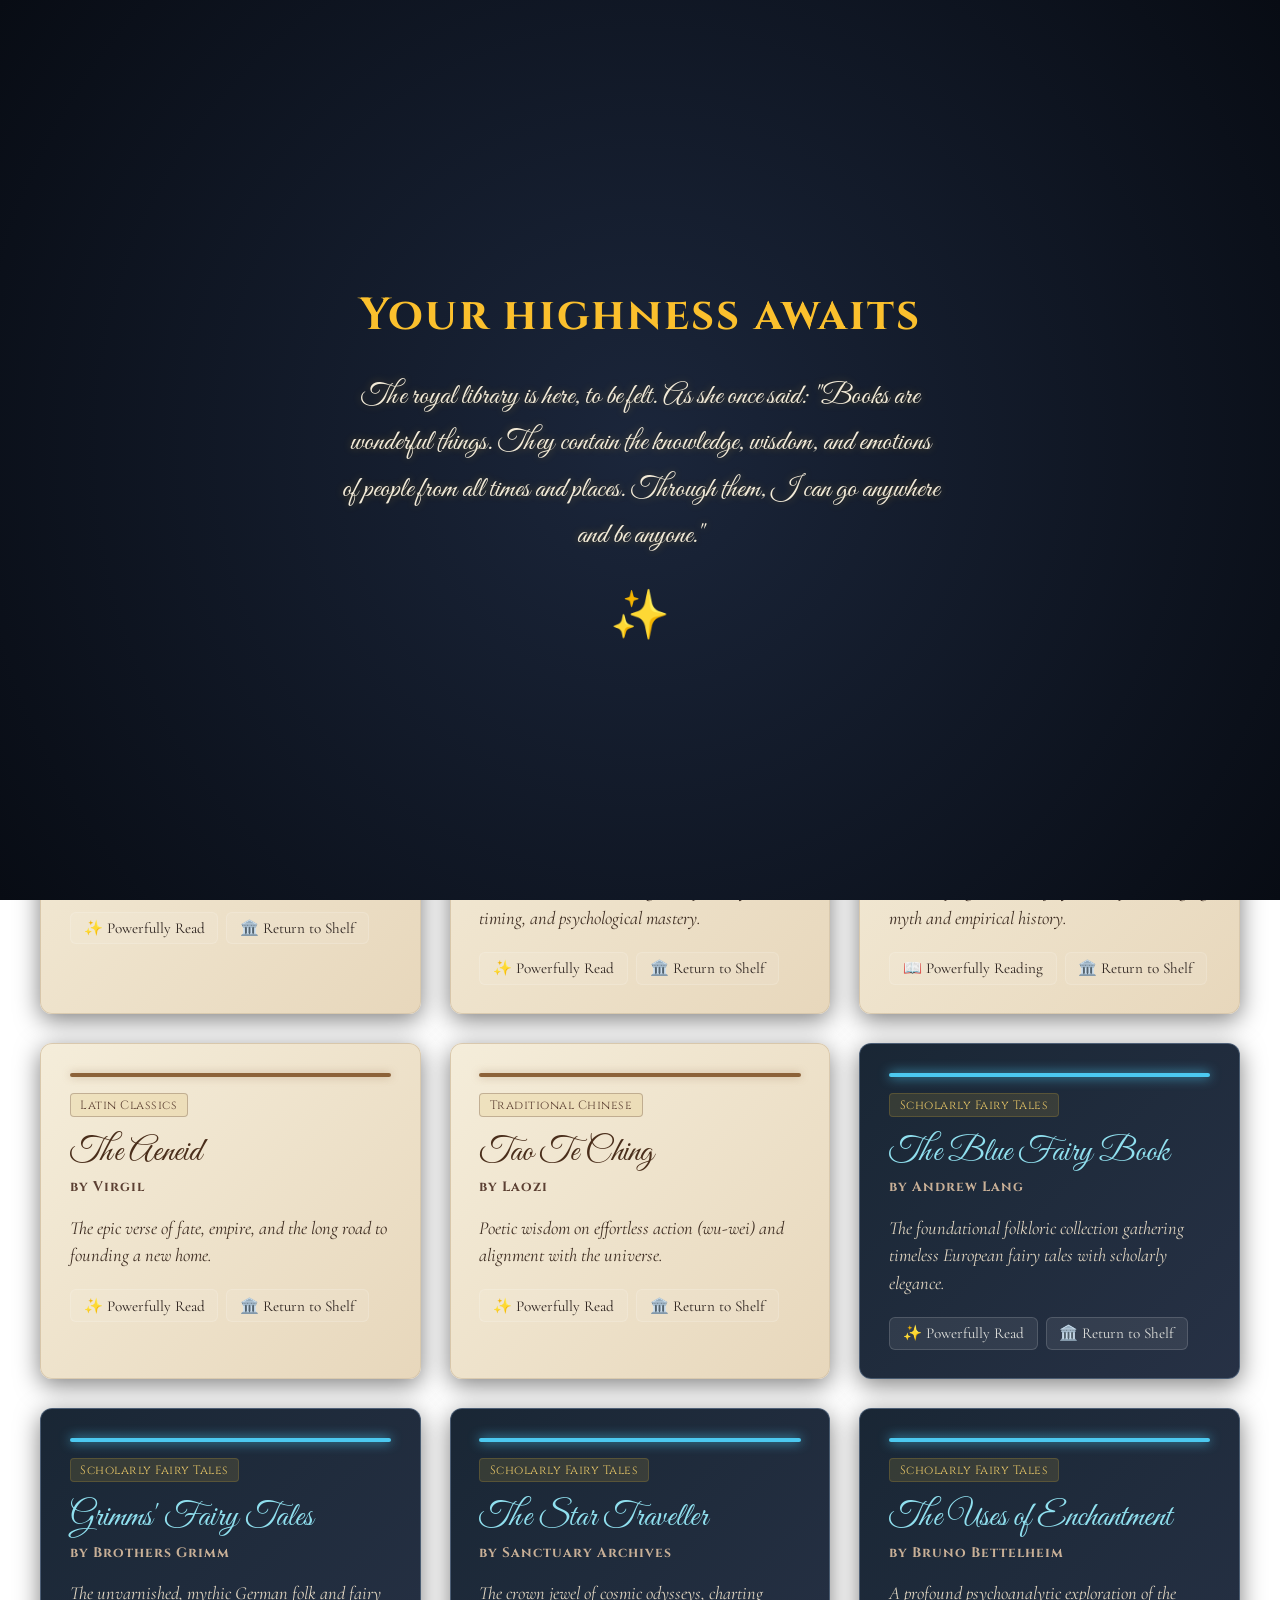
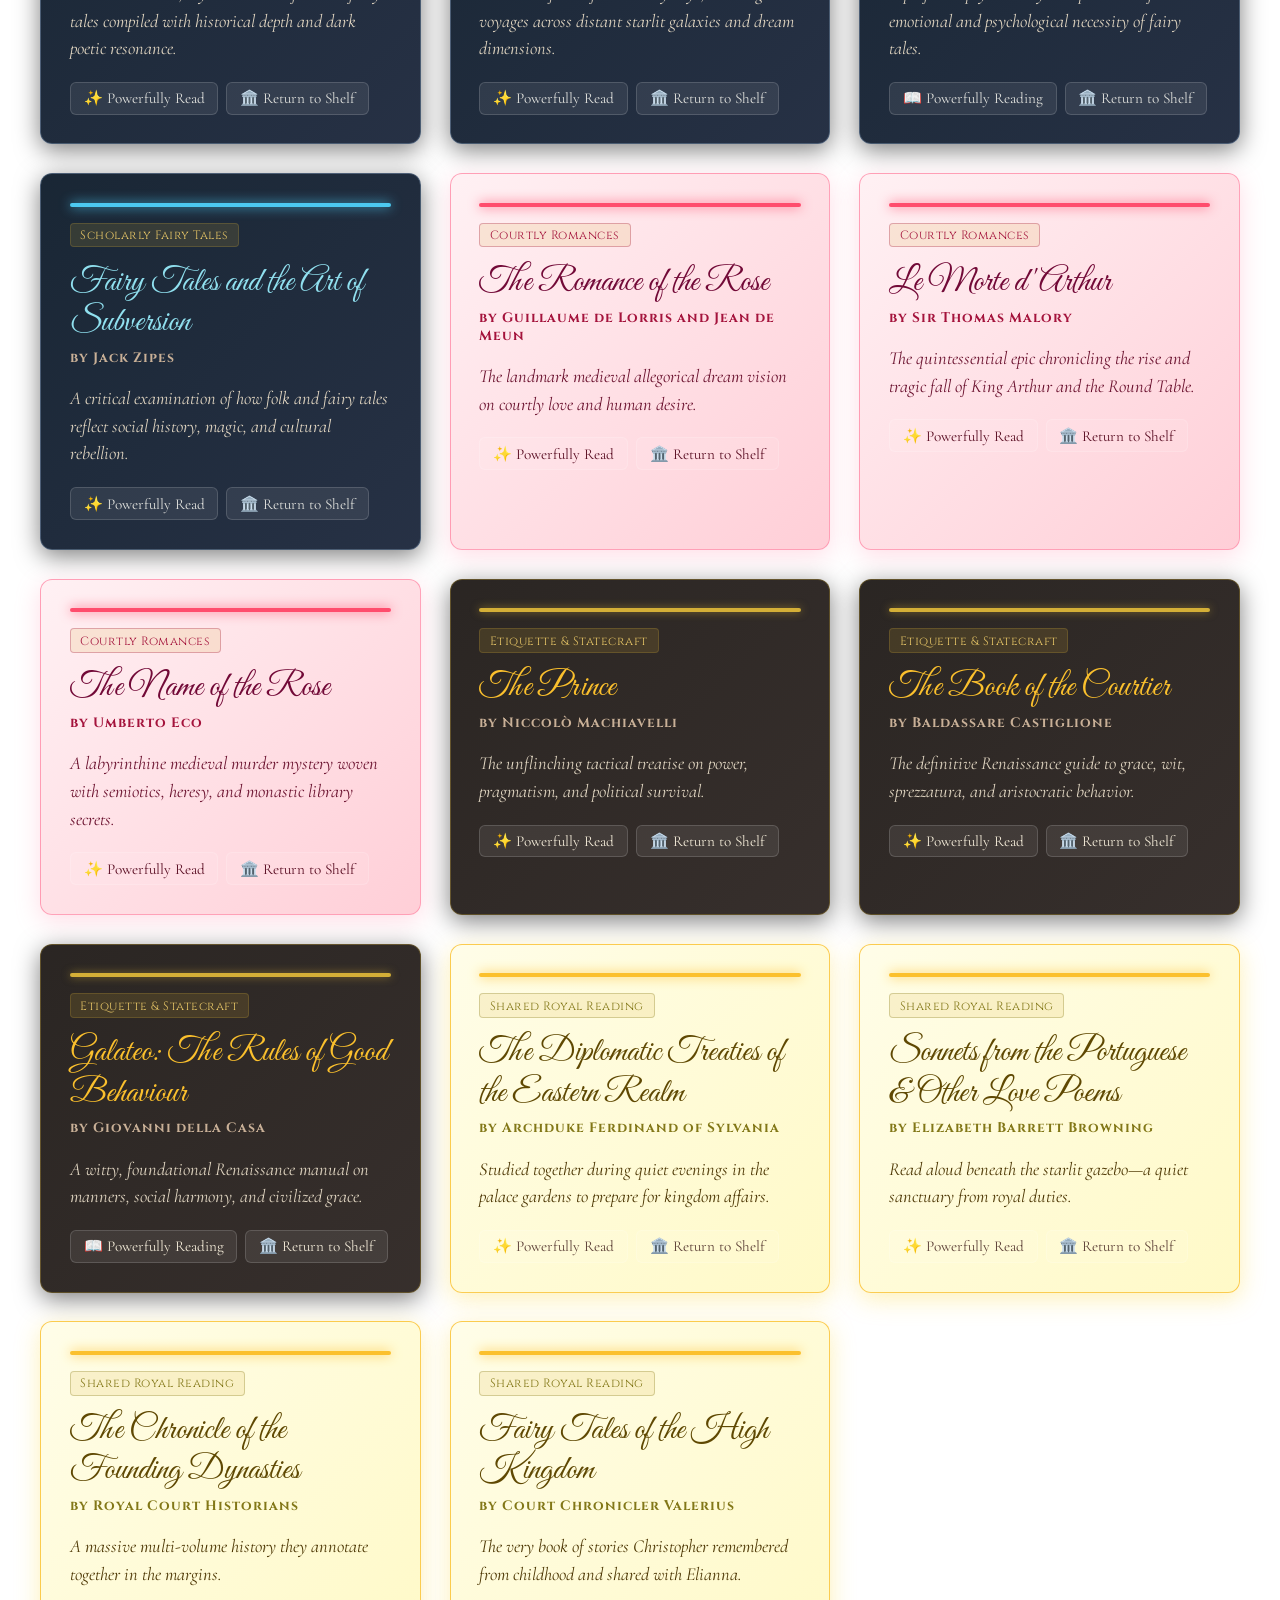
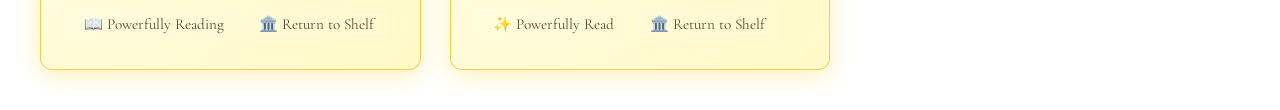
==== index.html @ 601837b0 "Deploy clean index.html and .nojekyll to main" ====
<!DOCTYPE html>
<html lang="en">
<head>
    <meta charset="UTF-8">
    <meta name="viewport" content="width=device-width, initial-scale=1.0">
    <title>The Royal Library - Bibliophile Princess Royal Library</title>
    <link rel="stylesheet" href="royalstyle.css">
</head>
<body>

    <!-- 🚪 The secret passage to the royal library -->
    <div id="threshold-portal" class="threshold-portal">
        <div class="portal-content">
            <h1 class="portal-title">Your highness awaits</h1>
            <p class="portal-subtitle">The royal library is here, to be felt. As she once said: "Books are wonderful things. They contain the knowledge, wisdom, and emotions of people from all times and places. Through them, I can go anywhere and be anyone."</p>
            <div class="portal-sigil">✨</div>
        </div>
    </div>

    <!-- 🏛️ Main Entrance to the Royal Library -->
    <header class="royal-header">
        <div class="header-inner">
            <span class="royal-badge">v11-bibliophile-princess-royal</span>
            <h1>THE ROYAL LIBRARY/h1>
            <p class="royal-tagline">To Elianna, there's nothing more serious than books. She won't allow anyone to disrespect and damage books. In her eyes, someone who burns books can no longer be called human.</p>
            
            <!-- 🖋️ Scribe & Export Action Buttons -->
            <div class="header-actions" style="margin-top: 1.5rem; display: flex; justify-content: center; gap: 1rem; flex-wrap: wrap;">
                <button id="open-scribe-btn" class="scribe-trigger-btn">✨ Inscribe a New Volume</button>
                <button id="export-library-btn" class="scribe-trigger-btn export-btn">📜 Export Archives</button>
            </div>
        </div>
    </header>

    <!-- 📜 Add Volume Modal / Form Overlay -->
    <div id="scribe-modal" class="scribe-modal-overlay" style="display: none;">
        <div class="scribe-modal-content">
            <h2 class="scribe-modal-title">Inscribe to the Archives</h2>
            <form id="add-volume-form">
                <div class="form-group">
                    <label for="book-title">Volume Title</label>
                    <input type="text" id="book-title" required placeholder="e.g., The Secret History of Sylvania">
                </div>
                <div class="form-group">
                    <label for="book-author">Author / Scribe</label>
                    <input type="text" id="book-author" required placeholder="e.g., Court Chronicler">
                </div>
                <div class="form-group">
                    <label for="book-shelf">Royal Wing / Shelf</label>
                    <select id="book-shelf" required>
                        <option value="Ancient Classics">Ancient Classics</option>
                        <option value="Latin Classics">Latin Classics</option>
                        <option value="Ancient Greek">Ancient Greek</option>
                        <option value="Traditional Chinese">Traditional Chinese</option>
                        <option value="Scholarly Fairy Tales">Scholarly Fairy Tales</option>
                        <option value="Courtly Romances">Courtly Romances</option>
                        <option value="Etiquette & Statecraft">Etiquette & Statecraft</option>
                        <option value="Shared Royal Reading">Shared Royal Reading with Prince Christopher</option>
                    </select>
                </div>
                <div class="form-group">
                    <label for="book-status">Reading State</label>
                    <select id="book-status" required>
                        <option value="powerfully-read">✨ Powerfully Read</option>
                        <option value="powerfully-reading">📖 Powerfully Reading</option>
                    </select>
                </div>
                <div class="form-group">
                    <label for="book-notes">Manuscript Notes</label>
                    <textarea id="book-notes" rows="3" placeholder="Write personal marginalia or impressions..."></textarea>
                </div>
                <div class="scribe-modal-actions">
                    <button type="submit" class="submit-scribe-btn">Seal in Archives</button>
                    <button type="button" id="close-scribe-btn" class="cancel-scribe-btn">Return</button>
                </div>
            </form>
        </div>
    </div>

    <main class="royal-main">
        <!-- Dynamic Book Grid Populated by royalibrary.js -->
        <div id="library" class="book-grid"></div>
    </main>

    <!-- Core Script -->
    <script src="royalibrary.js"></script>
</body>
</html>
---- royalstyle.css ----
/* =================================================================
   THE ROYAL LIBRARY - THE ROYAL WING OF STYLING: QUILL & MANUSCRIPT
   ================================================================= */

@import url('https://fonts.googleapis.com/css2?family=Great+Vibes&family=Cormorant+Garamond:ital,wght@0,400;0,600;1,400&family=Cinzel:wght@500;700&display=swap');

html, body {
    margin: 0;
    padding: 0;
    width: 100%;
    min-height: 100vh;
}

body {
    /* 👑⚔️ The Bloody Prince (Gold/Yellow Hair & Deep Blue Eyes) holding his Princess (Soft Pink Gown) */
    background: linear-gradient(
        180deg, 
        #0a1628 0%,    /* Prince Christopher's piercing blue eyes (deep royal sapphire) */
        #15243e 20%,   /* The royal uniform blending into the night */
        #e2b538 42%,   /* His radiant golden hair shining through the embrace */
        #fce8b2 48%,   /* The bright golden crown-light glinting */
        #ffb3c6 58%,   /* Elianna's iconic soft pink gown wrapping the center */
        #e07a93 75%,   /* The deep, warm rose of her dress against him */
        #131018 100%   /* The quiet, protective shadows of the library floor */
    );
    background-attachment: fixed;
    background-size: cover;
    color: #f3ebd8;
    font-family: 'Cormorant Garamond', 'Georgia', serif;
}

/* Threshold Portal Curtain */
.threshold-portal {
    position: fixed;
    top: 0;
    left: 0;
    width: 100vw;
    height: 100vh;
    background: radial-gradient(circle at center, #1b263b 0%, #080c14 100%);
    display: flex;
    justify-content: center;
    align-items: center;
    z-index: 9999;
    cursor: pointer;
    transition: opacity 0.8s ease, visibility 0.8s ease;
}

.threshold-portal.shattered {
    opacity: 0;
    visibility: hidden;
    pointer-events: none;
}

.portal-content {
    text-align: center;
    padding: 2rem;
    max-width: 600px;
}

.portal-title {
    font-family: 'Cinzel', serif;
    font-size: 2.8rem;
    color: #fbc02d;
    margin-bottom: 1rem;
    letter-spacing: 2px;
}

.portal-subtitle {
    font-family: 'Great Vibes', cursive;
    font-size: 1.8rem;
    line-height: 1.6;
    color: #f3ebd8;
    text-shadow: 0 0 8px rgba(251, 192, 45, 0.3);
}

.portal-sigil {
    font-size: 3rem;
    margin-top: 1.5rem;
}

/* Royal Header */
.royal-header {
    text-align: center;
    padding: 3.5rem 1rem 1.5rem;
    background: linear-gradient(180deg, rgba(27, 38, 59, 0.6) 0%, rgba(13, 18, 31, 0.2) 100%);
    border-bottom: 1px solid rgba(212, 175, 55, 0.2);
    box-shadow: 0 10px 30px rgba(0, 0, 0, 0.5);
}

.royal-badge {
    background: #d4af37;
    color: #07090f;
    padding: 0.2rem 0.8rem;
    border-radius: 12px;
    font-size: 0.85rem;
    font-weight: bold;
    font-family: 'Cinzel', serif;
    letter-spacing: 1px;
    box-shadow: 0 0 10px rgba(212, 175, 55, 0.4);
}

.royal-header h1 {
    font-family: 'Cinzel', serif;
    font-size: 2.5rem;
    letter-spacing: 1px;
    margin: 1rem 0 0.5rem;
    color: #fbc02d;
    text-shadow: 0 2px 10px rgba(251, 192, 45, 0.3);
}

.royal-tagline {
    font-family: 'Great Vibes', cursive;
    font-size: 1.6rem;
    color: #e6c567;
    margin: 0;
}

/* Grid Layout */
.royal-main {
    max-width: 1200px;
    margin: 2.5rem auto;
    padding: 0 1rem;
}

.book-grid {
    display: grid;
    grid-template-columns: repeat(auto-fill, minmax(280px, 1fr));
    gap: 1.8rem;
}

/* Base Book Card (Foreign Treasure Feel) */
.book-card {
    position: relative;
    border-radius: 12px;
    padding: 1.8rem;
    background: linear-gradient(135deg, rgba(31, 26, 23, 0.95), rgba(44, 36, 33, 0.95));
    color: #f3ebd8;
    border: 1px solid rgba(212, 175, 55, 0.3);
    box-shadow: 0 6px 25px rgba(0, 0, 0, 0.5);
    transition: transform 0.3s ease, box-shadow 0.3s ease;
    overflow: hidden;
}

.book-card:hover {
    transform: translateY(-5px);
    box-shadow: 0 12px 35px rgba(0, 0, 0, 0.7), 0 0 15px rgba(212, 175, 55, 0.2);
}

.book-card .book-spine-accent {
    height: 4px;
    width: 100%;
    margin-bottom: 1rem;
    border-radius: 2px;
    background: #d4af37;
    box-shadow: 0 0 8px rgba(212, 175, 55, 0.6);
}

/* 🖋️ Quill Handwriting Style applied to Book Titles & Notes */
.book-title {
    font-family: 'Great Vibes', cursive;
    font-size: 2.1rem;
    line-height: 1.2;
    margin: 0.4rem 0;
    color: #fbc02d;
    font-weight: normal;
}

.book-author {
    font-family: 'Cinzel', serif;
    font-size: 0.85rem;
    letter-spacing: 1px;
    color: #c9b097;
    margin: 0.4rem 0 1rem 0;
}

.book-notes {
    font-family: 'Cormorant Garamond', serif;
    font-style: italic;
    font-size: 1.15rem;
    line-height: 1.5;
    color: #e0d5c1;
    margin-bottom: 1.2rem;
}

.book-card .book-shelf-tag {
    background: rgba(212, 175, 55, 0.15);
    color: #e6c567;
    padding: 0.2rem 0.6rem;
    border-radius: 4px;
    font-family: 'Cinzel', serif;
    font-size: 0.75rem;
    letter-spacing: 0.5px;
    display: inline-block;
    margin-bottom: 0.5rem;
    border: 1px solid rgba(212, 175, 55, 0.2);
}

.book-actions {
    display: flex;
    gap: 0.5rem;
    margin-top: 1rem;
}

.status-btn, .delete-btn {
    background: rgba(255, 255, 255, 0.08);
    border: 1px solid rgba(255, 255, 255, 0.15);
    color: inherit;
    padding: 0.4rem 0.8rem;
    border-radius: 6px;
    cursor: pointer;
    font-family: 'Cormorant Garamond', serif;
    font-size: 0.95rem;
    transition: all 0.2s ease;
}

.status-btn:hover, .delete-btn:hover {
    background: rgba(212, 175, 55, 0.2);
    border-color: rgba(212, 175, 55, 0.4);
}

/* =================================================================
   WING THEME COLOR ACCENTS (Matched via data-shelf)
   ================================================================= */

/* 1. ✨ Special Galaxy Blue (Scholarly Fairy Tales / Star Traveller) */
.book-card[data-shelf="Scholarly Fairy Tales"] {
    background: linear-gradient(135deg, rgba(13, 27, 42, 0.95), rgba(27, 38, 59, 0.95));
    border-color: rgba(119, 141, 169, 0.5);
    color: #e0e1dd;
}
.book-card[data-shelf="Scholarly Fairy Tales"] .book-spine-accent {
    background: #4cc9f0;
    box-shadow: 0 0 12px #4cc9f0;
}
.book-card[data-shelf="Scholarly Fairy Tales"] .book-title {
    color: #90e0ef;
}

/* 2. 📜 Papyrus & Ancient Scroll (Ancient, Latin, Greek, Chinese Classics) */
.book-card[data-shelf="Ancient Classics"],
.book-card[data-shelf="Latin Classics"],
.book-card[data-shelf="Ancient Greek"],
.book-card[data-shelf="Traditional Chinese"] {
    background: linear-gradient(135deg, rgba(244, 236, 216, 0.95), rgba(230, 213, 184, 0.95));
    color: #2c221e;
    border-color: rgba(212, 194, 165, 0.8);
}
.book-card[data-shelf="Ancient Classics"] .book-spine-accent,
.book-card[data-shelf="Latin Classics"] .book-spine-accent,
.book-card[data-shelf="Ancient Greek"] .book-spine-accent,
.book-card[data-shelf="Traditional Chinese"] .book-spine-accent {
    background: #8c6239;
    box-shadow: 0 0 8px rgba(140, 98, 57, 0.4);
}
.book-card[data-shelf="Ancient Classics"] .book-title,
.book-card[data-shelf="Latin Classics"] .book-title,
.book-card[data-shelf="Ancient Greek"] .book-title,
.book-card[data-shelf="Traditional Chinese"] .book-title {
    color: #4a2e1b;
}
.book-card[data-shelf="Ancient Classics"] .book-author,
.book-card[data-shelf="Latin Classics"] .book-author,
.book-card[data-shelf="Ancient Greek"] .book-author,
.book-card[data-shelf="Traditional Chinese"] .book-author,
.book-card[data-shelf="Ancient Classics"] .book-shelf-tag,
.book-card[data-shelf="Latin Classics"] .book-shelf-tag,
.book-card[data-shelf="Ancient Greek"] .book-shelf-tag,
.book-card[data-shelf="Traditional Chinese"] .book-shelf-tag {
    color: #5c4033;
    border-color: rgba(92, 64, 51, 0.3);
}
.book-card[data-shelf="Ancient Classics"] .book-notes,
.book-card[data-shelf="Latin Classics"] .book-notes,
.book-card[data-shelf="Ancient Greek"] .book-notes,
.book-card[data-shelf="Traditional Chinese"] .book-notes {
    color: #3d2c21;
}

/* 3. 🌸 Soft Glow Enchanting Pink (Courtly Romances) */
.book-card[data-shelf="Courtly Romances"] {
    background: linear-gradient(135deg, rgba(255, 240, 243, 0.95), rgba(255, 204, 213, 0.95));
    color: #590d22;
    border-color: rgba(255, 143, 171, 0.8);
    box-shadow: 0 6px 25px rgba(255, 143, 171, 0.3);
}
.book-card[data-shelf="Courtly Romances"] .book-spine-accent {
    background: #ff4d6d;
    box-shadow: 0 0 12px #ff4d6d;
}
.book-card[data-shelf="Courtly Romances"] .book-title {
    color: #720937;
}
.book-card[data-shelf="Courtly Romances"] .book-author,
.book-card[data-shelf="Courtly Romances"] .book-shelf-tag {
    color: #a4133c;
    border-color: rgba(164, 19, 60, 0.3);
}
.book-card[data-shelf="Courtly Romances"] .book-notes {
    color: #6b122f;
}

/* 4. 👑 Radiant Royal Yellow (Shared Royal Reading with Prince Christopher) */
.book-card[data-shelf="Shared Royal Reading"] {
    background: linear-gradient(135deg, rgba(255, 253, 231, 0.95), rgba(255, 249, 196, 0.95));
    color: #5d4037;
    border-color: rgba(251, 192, 45, 0.8);
    box-shadow: 0 6px 25px rgba(253, 216, 53, 0.35);
}
.book-card[data-shelf="Shared Royal Reading"] .book-spine-accent {
    background: #fbc02d;
    box-shadow: 0 0 12px #fbc02d;
}
.book-card[data-shelf="Shared Royal Reading"] .book-title {
    color: #5f4802;
}
.book-card[data-shelf="Shared Royal Reading"] .book-author,
.book-card[data-shelf="Shared Royal Reading"] .book-shelf-tag {
    color: #827717;
    border-color: rgba(130, 119, 23, 0.3);
}
.book-card[data-shelf="Shared Royal Reading"] .book-notes {
    color: #4e3805;
}
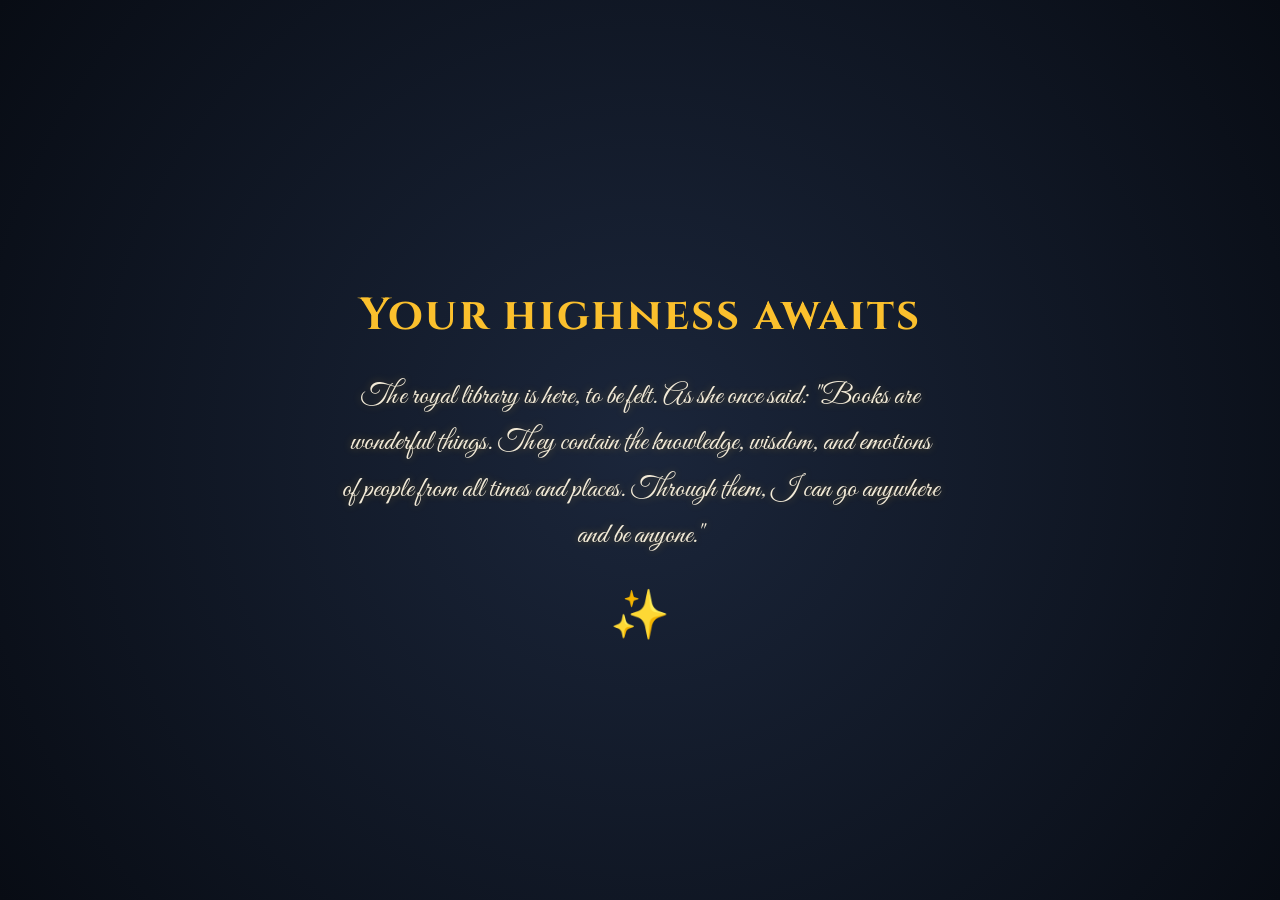
==== commit c34de93a: "Clean up refractor branch index.html and resolve conflicts" ====
--- a/index.html
+++ b/index.html
@@ -4,7 +4,7 @@
     <meta charset="UTF-8">
     <meta name="viewport" content="width=device-width, initial-scale=1.0">
     <title>The Royal Library - Bibliophile Princess Royal Library</title>
-    <link rel="stylesheet" href="royalstyle.css">
+    <link rel="stylesheet" href="style.css">
 </head>
 <body>
 
@@ -21,8 +21,8 @@
     <header class="royal-header">
         <div class="header-inner">
             <span class="royal-badge">v11-bibliophile-princess-royal</span>
-            <h1>THE ROYAL LIBRARY/h1>
-            <p class="royal-tagline">To Elianna, there's nothing more serious than books. She won't allow anyone to disrespect and damage books. In her eyes, someone who burns books can no longer be called human.</p>
+            <h1>The  ROYAL LIBRARY</h1>
+            <p class="royal-tagline">Reading makes me feel like I'm escaping to a world of endless possibilities.".</p>
             
             <!-- 🖋️ Scribe & Export Action Buttons -->
             <div class="header-actions" style="margin-top: 1.5rem; display: flex; justify-content: center; gap: 1rem; flex-wrap: wrap;">
@@ -78,11 +78,11 @@
     </div>
 
     <main class="royal-main">
-        <!-- Dynamic Book Grid Populated by royalibrary.js -->
+        <!-- Dynamic Book Grid Populated by refractor.js -->
         <div id="library" class="book-grid"></div>
     </main>
 
     <!-- Core Script -->
-    <script src="royalibrary.js"></script>
+    <script src="refractor.js"></script>
 </body>
 </html>
--- a/style.css
+++ b/style.css
@@ -0,0 +1,323 @@
+/* =================================================================
+   THE ROYAL LIBRARY - THE ROYAL WING OF STYLING: QUILL & MANUSCRIPT
+   ================================================================= */
+
+@import url('https://fonts.googleapis.com/css2?family=Great+Vibes&family=Cormorant+Garamond:ital,wght@0,400;0,600;1,400&family=Cinzel:wght@500;700&display=swap');
+
+html, body {
+    margin: 0;
+    padding: 0;
+    width: 100%;
+    min-height: 100vh;
+}
+
+body {
+    /* 👑⚔️ The Bloody Prince (Gold/Yellow Hair & Deep Blue Eyes) holding his Princess (Soft Pink Gown) */
+    background: linear-gradient(
+        180deg, 
+        #0a1628 0%,    /* Prince Christopher's piercing blue eyes (deep royal sapphire) */
+        #15243e 20%,   /* The royal uniform blending into the night */
+        #e2b538 42%,   /* His radiant golden hair shining through the embrace */
+        #fce8b2 48%,   /* The bright golden crown-light glinting */
+        #ffb3c6 58%,   /* Elianna's iconic soft pink gown wrapping the center */
+        #e07a93 75%,   /* The deep, warm rose of her dress against him */
+        #131018 100%   /* The quiet, protective shadows of the library floor */
+    );
+    background-attachment: fixed;
+    background-size: cover;
+    color: #f3ebd8;
+    font-family: 'Cormorant Garamond', 'Georgia', serif;
+}
+
+/* Threshold Portal Curtain */
+.threshold-portal {
+    position: fixed;
+    top: 0;
+    left: 0;
+    width: 100vw;
+    height: 100vh;
+    background: radial-gradient(circle at center, #1b263b 0%, #080c14 100%);
+    display: flex;
+    justify-content: center;
+    align-items: center;
+    z-index: 9999;
+    cursor: pointer;
+    transition: opacity 0.8s ease, visibility 0.8s ease;
+}
+
+.threshold-portal.shattered {
+    opacity: 0;
+    visibility: hidden;
+    pointer-events: none;
+}
+
+.portal-content {
+    text-align: center;
+    padding: 2rem;
+    max-width: 600px;
+}
+
+.portal-title {
+    font-family: 'Cinzel', serif;
+    font-size: 2.8rem;
+    color: #fbc02d;
+    margin-bottom: 1rem;
+    letter-spacing: 2px;
+}
+
+.portal-subtitle {
+    font-family: 'Great Vibes', cursive;
+    font-size: 1.8rem;
+    line-height: 1.6;
+    color: #f3ebd8;
+    text-shadow: 0 0 8px rgba(251, 192, 45, 0.3);
+}
+
+.portal-sigil {
+    font-size: 3rem;
+    margin-top: 1.5rem;
+}
+
+/* Royal Header */
+.royal-header {
+    text-align: center;
+    padding: 3.5rem 1rem 1.5rem;
+    background: linear-gradient(180deg, rgba(27, 38, 59, 0.6) 0%, rgba(13, 18, 31, 0.2) 100%);
+    border-bottom: 1px solid rgba(212, 175, 55, 0.2);
+    box-shadow: 0 10px 30px rgba(0, 0, 0, 0.5);
+}
+
+.royal-badge {
+    background: #d4af37;
+    color: #07090f;
+    padding: 0.2rem 0.8rem;
+    border-radius: 12px;
+    font-size: 0.85rem;
+    font-weight: bold;
+    font-family: 'Cinzel', serif;
+    letter-spacing: 1px;
+    box-shadow: 0 0 10px rgba(212, 175, 55, 0.4);
+}
+
+.royal-header h1 {
+    font-family: 'Cinzel', serif;
+    font-size: 2.5rem;
+    letter-spacing: 1px;
+    margin: 1rem 0 0.5rem;
+    color: #fbc02d;
+    text-shadow: 0 2px 10px rgba(251, 192, 45, 0.3);
+}
+
+.royal-tagline {
+    font-family: 'Great Vibes', cursive;
+    font-size: 1.6rem;
+    color: #e6c567;
+    margin: 0;
+}
+
+/* Grid Layout */
+.royal-main {
+    max-width: 1200px;
+    margin: 2.5rem auto;
+    padding: 0 1rem;
+}
+
+.book-grid {
+    display: grid;
+    grid-template-columns: repeat(auto-fill, minmax(280px, 1fr));
+    gap: 1.8rem;
+}
+
+/* Base Book Card (Foreign Treasure Feel) */
+.book-card {
+    position: relative;
+    border-radius: 12px;
+    padding: 1.8rem;
+    background: linear-gradient(135deg, rgba(31, 26, 23, 0.95), rgba(44, 36, 33, 0.95));
+    color: #f3ebd8;
+    border: 1px solid rgba(212, 175, 55, 0.3);
+    box-shadow: 0 6px 25px rgba(0, 0, 0, 0.5);
+    transition: transform 0.3s ease, box-shadow 0.3s ease;
+    overflow: hidden;
+}
+
+.book-card:hover {
+    transform: translateY(-5px);
+    box-shadow: 0 12px 35px rgba(0, 0, 0, 0.7), 0 0 15px rgba(212, 175, 55, 0.2);
+}
+
+.book-card .book-spine-accent {
+    height: 4px;
+    width: 100%;
+    margin-bottom: 1rem;
+    border-radius: 2px;
+    background: #d4af37;
+    box-shadow: 0 0 8px rgba(212, 175, 55, 0.6);
+}
+
+/* 🖋️ Quill Handwriting Style applied to Book Titles & Notes */
+.book-title {
+    font-family: 'Great Vibes', cursive;
+    font-size: 2.1rem;
+    line-height: 1.2;
+    margin: 0.4rem 0;
+    color: #fbc02d;
+    font-weight: normal;
+}
+
+.book-author {
+    font-family: 'Cinzel', serif;
+    font-size: 0.85rem;
+    letter-spacing: 1px;
+    color: #c9b097;
+    margin: 0.4rem 0 1rem 0;
+}
+
+.book-notes {
+    font-family: 'Cormorant Garamond', serif;
+    font-style: italic;
+    font-size: 1.15rem;
+    line-height: 1.5;
+    color: #e0d5c1;
+    margin-bottom: 1.2rem;
+}
+
+.book-card .book-shelf-tag {
+    background: rgba(212, 175, 55, 0.15);
+    color: #e6c567;
+    padding: 0.2rem 0.6rem;
+    border-radius: 4px;
+    font-family: 'Cinzel', serif;
+    font-size: 0.75rem;
+    letter-spacing: 0.5px;
+    display: inline-block;
+    margin-bottom: 0.5rem;
+    border: 1px solid rgba(212, 175, 55, 0.2);
+}
+
+.book-actions {
+    display: flex;
+    gap: 0.5rem;
+    margin-top: 1rem;
+}
+
+.status-btn, .delete-btn {
+    background: rgba(255, 255, 255, 0.08);
+    border: 1px solid rgba(255, 255, 255, 0.15);
+    color: inherit;
+    padding: 0.4rem 0.8rem;
+    border-radius: 6px;
+    cursor: pointer;
+    font-family: 'Cormorant Garamond', serif;
+    font-size: 0.95rem;
+    transition: all 0.2s ease;
+}
+
+.status-btn:hover, .delete-btn:hover {
+    background: rgba(212, 175, 55, 0.2);
+    border-color: rgba(212, 175, 55, 0.4);
+}
+
+/* =================================================================
+   WING THEME COLOR ACCENTS (Matched via data-shelf)
+   ================================================================= */
+
+/* 1. ✨ Special Galaxy Blue (Scholarly Fairy Tales / Star Traveller) */
+.book-card[data-shelf="Scholarly Fairy Tales"] {
+    background: linear-gradient(135deg, rgba(13, 27, 42, 0.95), rgba(27, 38, 59, 0.95));
+    border-color: rgba(119, 141, 169, 0.5);
+    color: #e0e1dd;
+}
+.book-card[data-shelf="Scholarly Fairy Tales"] .book-spine-accent {
+    background: #4cc9f0;
+    box-shadow: 0 0 12px #4cc9f0;
+}
+.book-card[data-shelf="Scholarly Fairy Tales"] .book-title {
+    color: #90e0ef;
+}
+
+/* 2. 📜 Papyrus & Ancient Scroll (Ancient, Latin, Greek, Chinese Classics) */
+.book-card[data-shelf="Ancient Classics"],
+.book-card[data-shelf="Latin Classics"],
+.book-card[data-shelf="Ancient Greek"],
+.book-card[data-shelf="Traditional Chinese"] {
+    background: linear-gradient(135deg, rgba(244, 236, 216, 0.95), rgba(230, 213, 184, 0.95));
+    color: #2c221e;
+    border-color: rgba(212, 194, 165, 0.8);
+}
+.book-card[data-shelf="Ancient Classics"] .book-spine-accent,
+.book-card[data-shelf="Latin Classics"] .book-spine-accent,
+.book-card[data-shelf="Ancient Greek"] .book-spine-accent,
+.book-card[data-shelf="Traditional Chinese"] .book-spine-accent {
+    background: #8c6239;
+    box-shadow: 0 0 8px rgba(140, 98, 57, 0.4);
+}
+.book-card[data-shelf="Ancient Classics"] .book-title,
+.book-card[data-shelf="Latin Classics"] .book-title,
+.book-card[data-shelf="Ancient Greek"] .book-title,
+.book-card[data-shelf="Traditional Chinese"] .book-title {
+    color: #4a2e1b;
+}
+.book-card[data-shelf="Ancient Classics"] .book-author,
+.book-card[data-shelf="Latin Classics"] .book-author,
+.book-card[data-shelf="Ancient Greek"] .book-author,
+.book-card[data-shelf="Traditional Chinese"] .book-author,
+.book-card[data-shelf="Ancient Classics"] .book-shelf-tag,
+.book-card[data-shelf="Latin Classics"] .book-shelf-tag,
+.book-card[data-shelf="Ancient Greek"] .book-shelf-tag,
+.book-card[data-shelf="Traditional Chinese"] .book-shelf-tag {
+    color: #5c4033;
+    border-color: rgba(92, 64, 51, 0.3);
+}
+.book-card[data-shelf="Ancient Classics"] .book-notes,
+.book-card[data-shelf="Latin Classics"] .book-notes,
+.book-card[data-shelf="Ancient Greek"] .book-notes,
+.book-card[data-shelf="Traditional Chinese"] .book-notes {
+    color: #3d2c21;
+}
+
+/* 3. 🌸 Soft Glow Enchanting Pink (Courtly Romances) */
+.book-card[data-shelf="Courtly Romances"] {
+    background: linear-gradient(135deg, rgba(255, 240, 243, 0.95), rgba(255, 204, 213, 0.95));
+    color: #590d22;
+    border-color: rgba(255, 143, 171, 0.8);
+    box-shadow: 0 6px 25px rgba(255, 143, 171, 0.3);
+}
+.book-card[data-shelf="Courtly Romances"] .book-spine-accent {
+    background: #ff4d6d;
+    box-shadow: 0 0 12px #ff4d6d;
+}
+.book-card[data-shelf="Courtly Romances"] .book-title {
+    color: #720937;
+}
+.book-card[data-shelf="Courtly Romances"] .book-author,
+.book-card[data-shelf="Courtly Romances"] .book-shelf-tag {
+    color: #a4133c;
+    border-color: rgba(164, 19, 60, 0.3);
+}
+.book-card[data-shelf="Courtly Romances"] .book-notes {
+    color: #6b122f;
+}
+
+/* 4. 👑 Radiant Royal Yellow (Shared Royal Reading with Prince Christopher) */
+.book-card[data-shelf="Shared Royal Reading"] {
+    background: linear-gradient(135deg, rgba(255, 253, 231, 0.95), rgba(255, 249, 196, 0.95));
+    color: #5d4037;
+    border-color: rgba(251, 192, 45, 0.8);
+    box-shadow: 0 6px 25px rgba(253, 216, 53, 0.35);
+}
+.book-card[data-shelf="Shared Royal Reading"] .book-spine-accent {
+    background: #fbc02d;
+    box-shadow: 0 0 12px #fbc02d;
+}
+.book-card[data-shelf="Shared Royal Reading"] .book-title {
+    color: #5f4802;
+}
+.book-card[data-shelf="Shared Royal Reading"] .book-author,
+.book-card[data-shelf="Shared Royal Reading"] .book-shelf-tag {
+    color: #827717;
+    border-color: rgba(130, 119, 23, 0.3);
+}
+.book-card[data-shelf="Shared Royal Reading"] .book-notes {
+    color: #4e3805;
+}
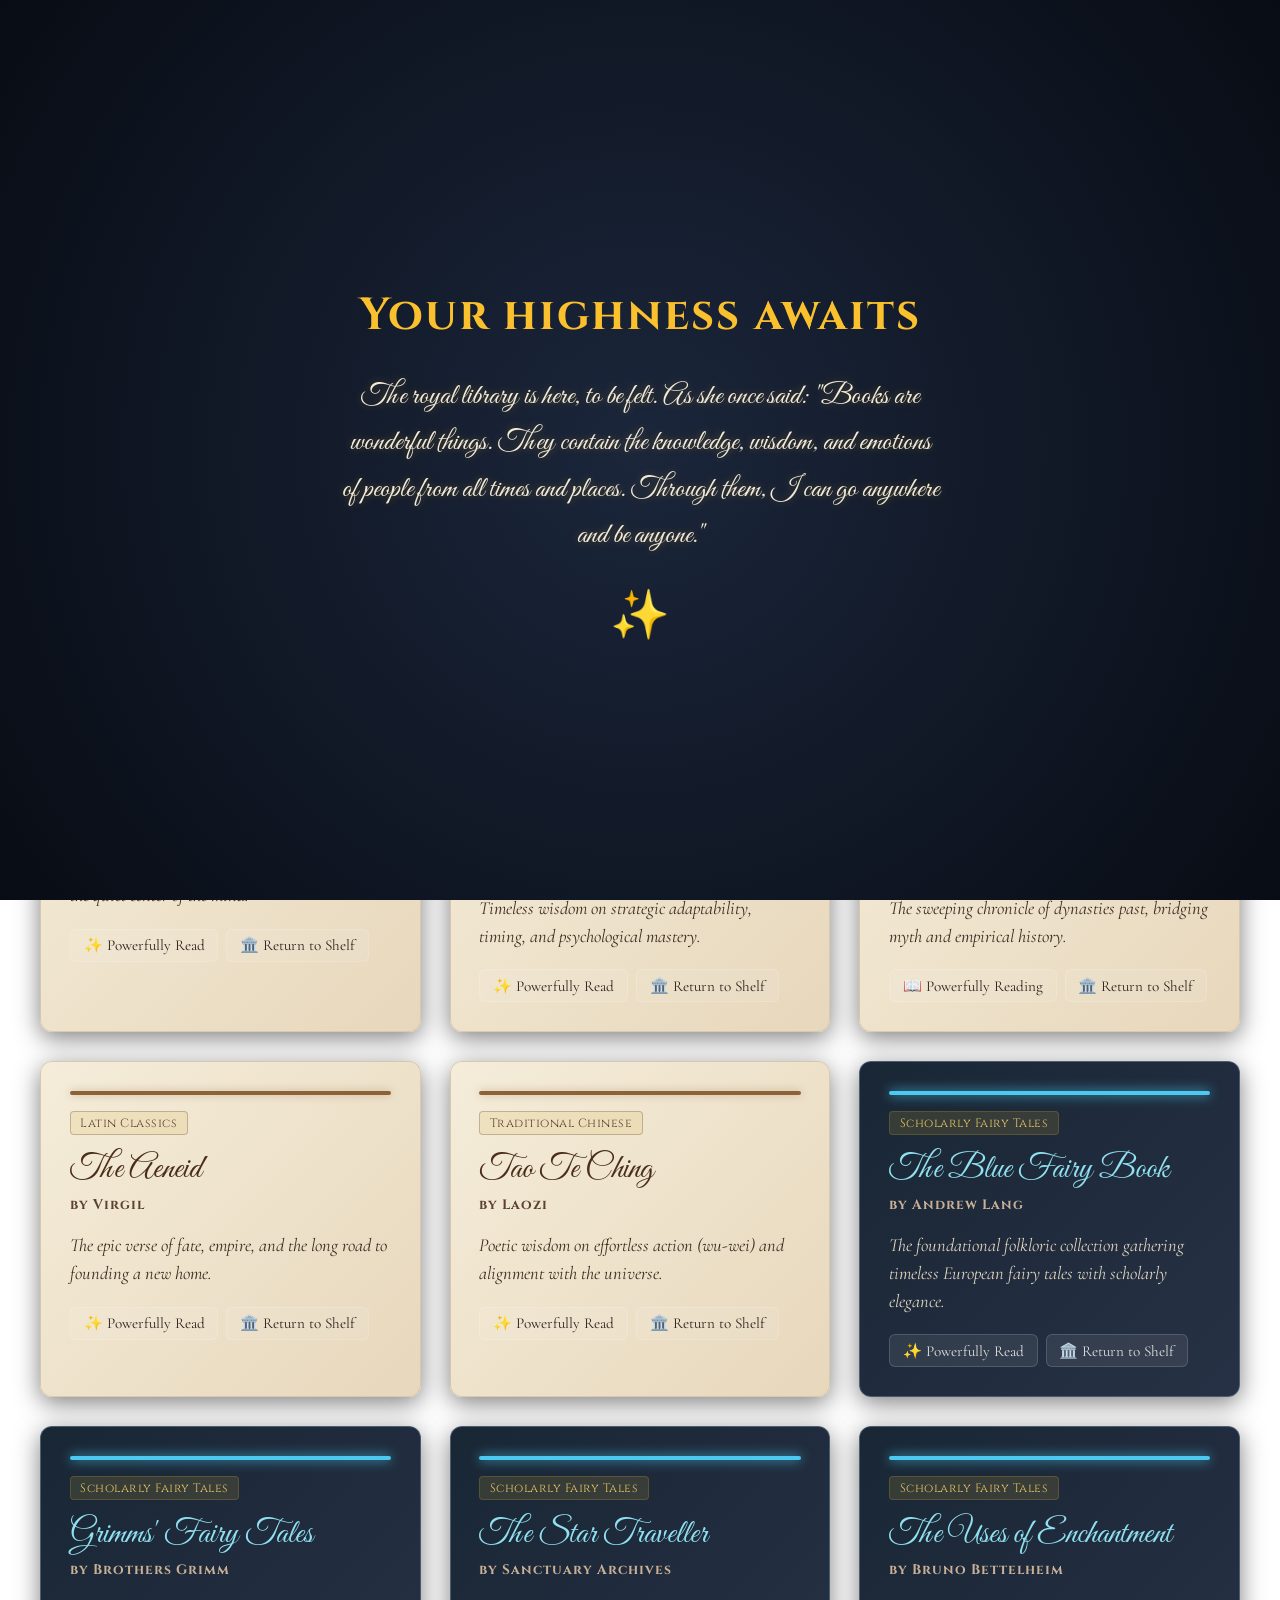
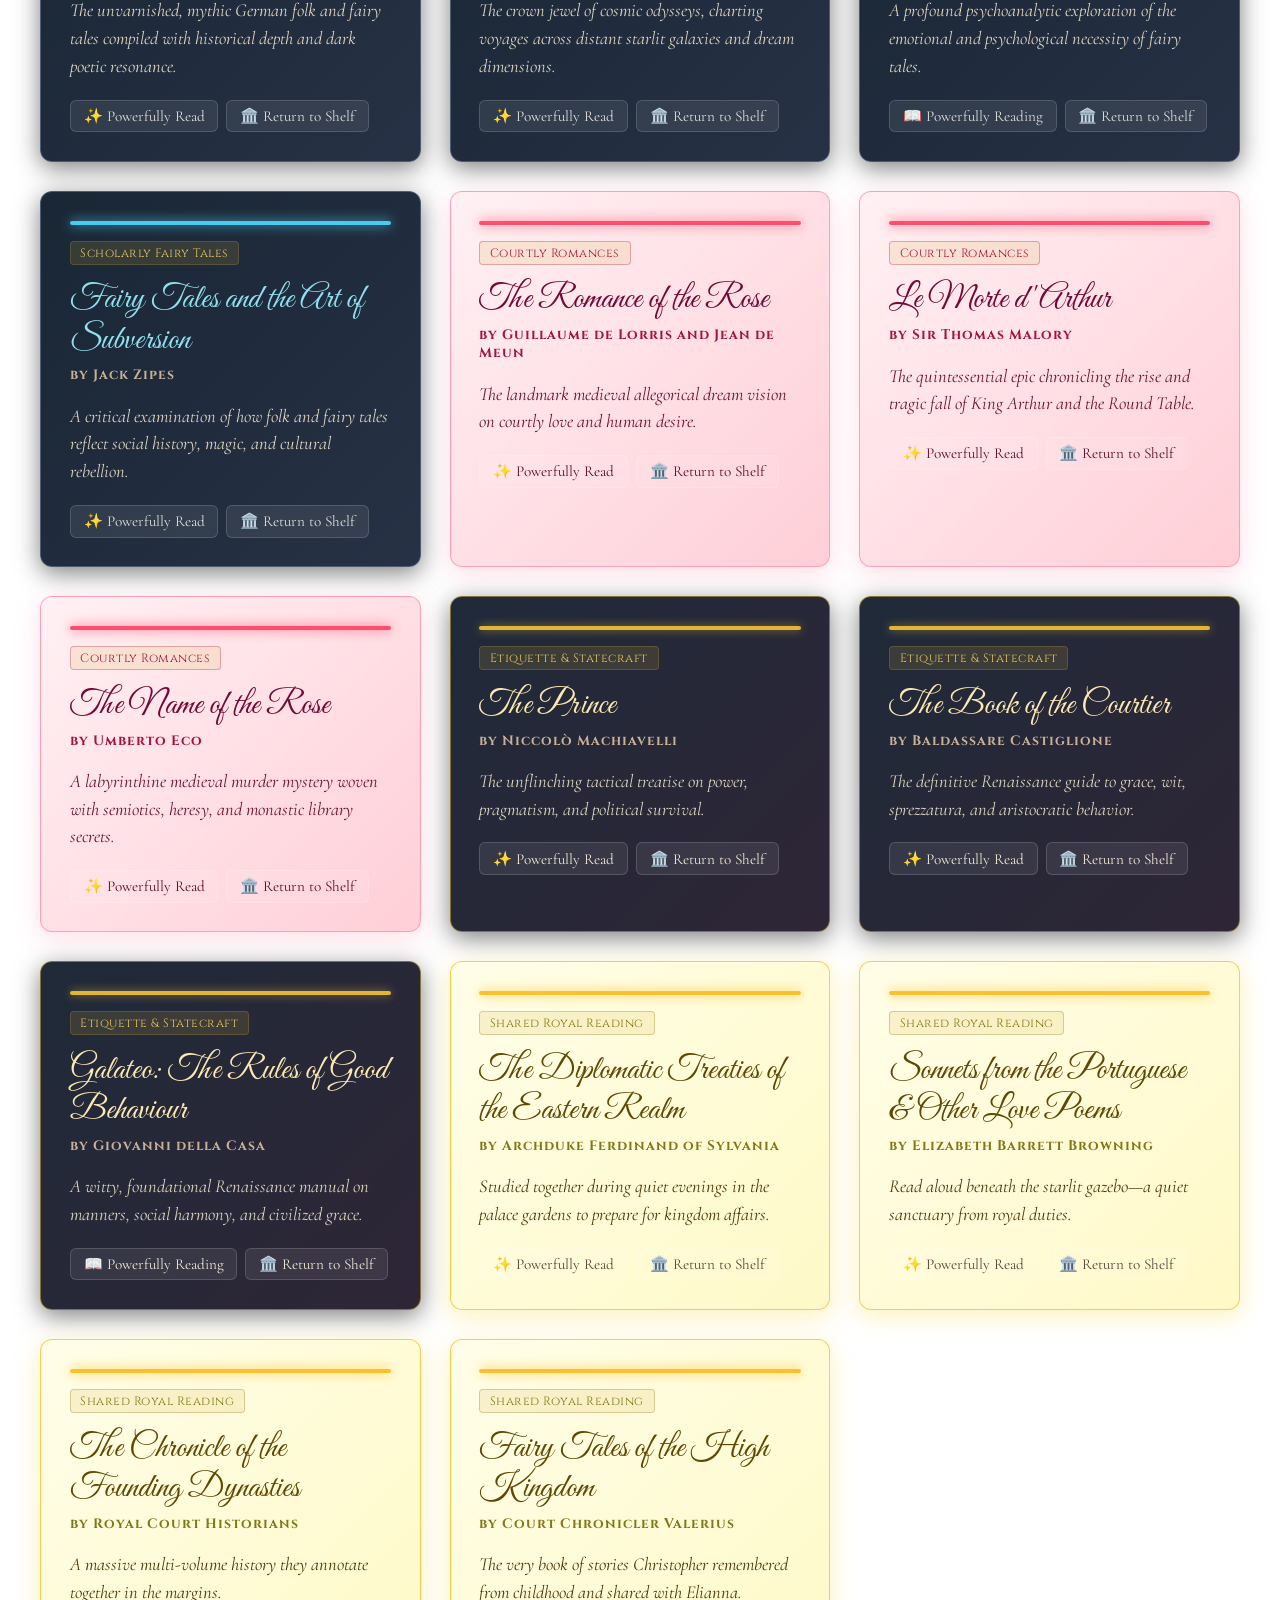
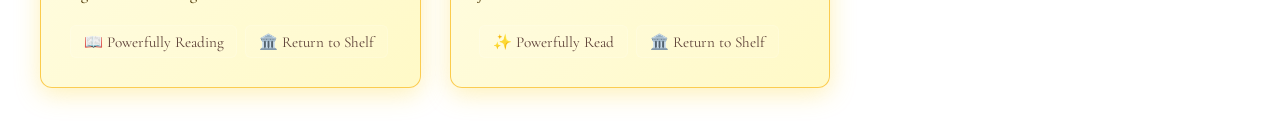
==== commit afb1e12a: "Add Elianna modal, validation, and page count support" ====
--- a/index.html
+++ b/index.html
@@ -4,7 +4,7 @@
     <meta charset="UTF-8">
     <meta name="viewport" content="width=device-width, initial-scale=1.0">
     <title>The Royal Library - Bibliophile Princess Royal Library</title>
-    <link rel="stylesheet" href="style.css">
+    <link rel="stylesheet" href="royalstyle.css">
 </head>
 <body>
 
@@ -21,8 +21,8 @@
     <header class="royal-header">
         <div class="header-inner">
             <span class="royal-badge">v11-bibliophile-princess-royal</span>
-            <h1>The  ROYAL LIBRARY</h1>
-            <p class="royal-tagline">Reading makes me feel like I'm escaping to a world of endless possibilities.".</p>
+            <h1>THE ROYAL LIBRARY</h1>
+            <p class="royal-tagline">To Elianna, there's nothing more serious than books. She won't allow anyone to disrespect and damage books. In her eyes, someone who burns books can no longer be called human.</p>
             
             <!-- 🖋️ Scribe & Export Action Buttons -->
             <div class="header-actions" style="margin-top: 1.5rem; display: flex; justify-content: center; gap: 1rem; flex-wrap: wrap;">
@@ -39,15 +39,15 @@
             <form id="add-volume-form">
                 <div class="form-group">
                     <label for="book-title">Volume Title</label>
-                    <input type="text" id="book-title" required placeholder="e.g., The Secret History of Sylvania">
+                    <input type="text" id="book-title" name="title" required placeholder="e.g., The Secret History of Sylvania">
                 </div>
                 <div class="form-group">
                     <label for="book-author">Author / Scribe</label>
-                    <input type="text" id="book-author" required placeholder="e.g., Court Chronicler">
+                    <input type="text" id="book-author" name="author" required placeholder="e.g., Court Chronicler">
                 </div>
                 <div class="form-group">
                     <label for="book-shelf">Royal Wing / Shelf</label>
-                    <select id="book-shelf" required>
+                    <select id="book-shelf" name="shelf" required>
                         <option value="Ancient Classics">Ancient Classics</option>
                         <option value="Latin Classics">Latin Classics</option>
                         <option value="Ancient Greek">Ancient Greek</option>
@@ -60,14 +60,18 @@
                 </div>
                 <div class="form-group">
                     <label for="book-status">Reading State</label>
-                    <select id="book-status" required>
+                    <select id="book-status" name="status" required>
                         <option value="powerfully-read">✨ Powerfully Read</option>
                         <option value="powerfully-reading">📖 Powerfully Reading</option>
                     </select>
                 </div>
                 <div class="form-group">
+                    <label for="book-pages">Page Count</label>
+                    <input type="number" id="book-pages" name="pages" min="1" max="50000" step="1" placeholder="e.g., 420">
+                </div>
+                <div class="form-group">
                     <label for="book-notes">Manuscript Notes</label>
-                    <textarea id="book-notes" rows="3" placeholder="Write personal marginalia or impressions..."></textarea>
+                    <textarea id="book-notes" name="notes" rows="3" placeholder="Write personal marginalia or impressions..."></textarea>
                 </div>
                 <div class="scribe-modal-actions">
                     <button type="submit" class="submit-scribe-btn">Seal in Archives</button>
@@ -78,11 +82,12 @@
     </div>
 
     <main class="royal-main">
-        <!-- Dynamic Book Grid Populated by refractor.js -->
+        <!-- Dynamic Book Grid Populated by royalibrary.js -->
         <div id="library" class="book-grid"></div>
     </main>
 
     <!-- Core Script -->
-    <script src="refractor.js"></script>
+    <script src="royalibrary.js"></script>
+    <script src="royal-validation.js"></script>
 </body>
 </html>
--- a/royalstyle.css
+++ b/royalstyle.css
@@ -0,0 +1,500 @@
+/* =================================================================
+   THE ROYAL LIBRARY - THE ROYAL WING OF STYLING: QUILL & MANUSCRIPT
+   ================================================================= */
+
+@import url('https://fonts.googleapis.com/css2?family=Great+Vibes&family=Cormorant+Garamond:ital,wght@0,400;0,600;1,400&family=Cinzel:wght@500;700&display=swap');
+
+html, body {
+    margin: 0;
+    padding: 0;
+    width: 100%;
+    min-height: 100vh;
+}
+
+body {
+    /* 👑⚔️ The Bloody Prince (Gold/Yellow Hair & Deep Blue Eyes) holding his Princess (Soft Pink Gown) */
+    background: linear-gradient(
+        180deg, 
+        #0a1628 0%,    /* Prince Christopher's piercing blue eyes (deep royal sapphire) */
+        #15243e 20%,   /* The royal uniform blending into the night */
+        #e2b538 42%,   /* His radiant golden hair shining through the embrace */
+        #fce8b2 48%,   /* The bright golden crown-light glinting */
+        #ffb3c6 58%,   /* Elianna's iconic soft pink gown wrapping the center */
+        #e07a93 75%,   /* The deep, warm rose of her dress against him */
+        #131018 100%   /* The quiet, protective shadows of the library floor */
+    );
+    background-attachment: fixed;
+    background-size: cover;
+    color: #f3ebd8;
+    font-family: 'Cormorant Garamond', 'Georgia', serif;
+}
+
+/* Threshold Portal Curtain */
+.threshold-portal {
+    position: fixed;
+    top: 0;
+    left: 0;
+    width: 100vw;
+    height: 100vh;
+    background: radial-gradient(circle at center, #1b263b 0%, #080c14 100%);
+    display: flex;
+    justify-content: center;
+    align-items: center;
+    z-index: 9999;
+    cursor: pointer;
+    transition: opacity 0.8s ease, visibility 0.8s ease;
+}
+
+.threshold-portal.shattered {
+    opacity: 0;
+    visibility: hidden;
+    pointer-events: none;
+}
+
+.portal-content {
+    text-align: center;
+    padding: 2rem;
+    max-width: 600px;
+}
+
+.portal-title {
+    font-family: 'Cinzel', serif;
+    font-size: 2.8rem;
+    color: #fbc02d;
+    margin-bottom: 1rem;
+    letter-spacing: 2px;
+}
+
+.portal-subtitle {
+    font-family: 'Great Vibes', cursive;
+    font-size: 1.8rem;
+    line-height: 1.6;
+    color: #f3ebd8;
+    text-shadow: 0 0 8px rgba(251, 192, 45, 0.3);
+}
+
+.portal-sigil {
+    font-size: 3rem;
+    margin-top: 1.5rem;
+}
+
+/* Royal Header */
+.royal-header {
+    text-align: center;
+    padding: 3.5rem 1rem 1.5rem;
+    background: linear-gradient(180deg, rgba(27, 38, 59, 0.6) 0%, rgba(13, 18, 31, 0.2) 100%);
+    border-bottom: 1px solid rgba(212, 175, 55, 0.2);
+    box-shadow: 0 10px 30px rgba(0, 0, 0, 0.5);
+}
+
+.royal-badge {
+    background: #d4af37;
+    color: #07090f;
+    padding: 0.2rem 0.8rem;
+    border-radius: 12px;
+    font-size: 0.85rem;
+    font-weight: bold;
+    font-family: 'Cinzel', serif;
+    letter-spacing: 1px;
+    box-shadow: 0 0 10px rgba(212, 175, 55, 0.4);
+}
+
+.royal-header h1 {
+    font-family: 'Cinzel', serif;
+    font-size: 2.5rem;
+    letter-spacing: 1px;
+    margin: 1rem 0 0.5rem;
+    color: #fbc02d;
+    text-shadow: 0 2px 10px rgba(251, 192, 45, 0.3);
+}
+
+.royal-tagline {
+    font-family: 'Great Vibes', cursive;
+    font-size: 1.6rem;
+    color: #e6c567;
+    margin: 0;
+}
+
+/* Header Action Buttons */
+.scribe-trigger-btn {
+    background: rgba(27, 38, 59, 0.88);
+    color: #fbc02d;
+    border: 1px solid rgba(212, 175, 55, 0.55);
+    padding: 0.55rem 1.2rem;
+    border-radius: 8px;
+    font-family: 'Cinzel', serif;
+    font-size: 0.9rem;
+    letter-spacing: 0.6px;
+    cursor: pointer;
+    box-shadow: 0 4px 14px rgba(0, 0, 0, 0.35);
+    transition: transform 0.2s ease, background 0.2s ease, border-color 0.2s ease;
+}
+
+.scribe-trigger-btn:hover {
+    transform: translateY(-2px);
+    background: rgba(212, 175, 55, 0.2);
+    border-color: #fbc02d;
+}
+
+.scribe-trigger-btn.export-btn {
+    color: #f3ebd8;
+    border-color: rgba(243, 235, 216, 0.35);
+}
+
+/* Scribe Modal & Form Validation Styling */
+.scribe-modal-overlay {
+    position: fixed;
+    inset: 0;
+    background: rgba(8, 12, 20, 0.82);
+    backdrop-filter: blur(4px);
+    display: none;
+    justify-content: center;
+    align-items: center;
+    padding: 1rem;
+    z-index: 10000;
+}
+
+.scribe-modal-overlay.open,
+.scribe-modal-overlay.active,
+.scribe-modal-overlay.is-open {
+    display: flex;
+}
+
+.scribe-modal-content {
+    width: 100%;
+    max-width: 520px;
+    max-height: 90vh;
+    overflow-y: auto;
+    background: linear-gradient(145deg, rgba(27, 38, 59, 0.98), rgba(19, 16, 24, 0.98));
+    border: 1px solid rgba(212, 175, 55, 0.5);
+    border-radius: 14px;
+    padding: 2rem;
+    color: #f3ebd8;
+    box-shadow: 0 18px 45px rgba(0, 0, 0, 0.75), 0 0 20px rgba(212, 175, 55, 0.15);
+}
+
+.scribe-modal-title {
+    font-family: 'Cinzel', serif;
+    font-size: 1.6rem;
+    color: #fbc02d;
+    margin: 0 0 1.25rem;
+    text-align: center;
+    letter-spacing: 1px;
+}
+
+.form-group {
+    display: flex;
+    flex-direction: column;
+    margin-bottom: 1.1rem;
+}
+
+.form-group label {
+    font-family: 'Cinzel', serif;
+    font-size: 0.85rem;
+    letter-spacing: 0.6px;
+    color: #e6c567;
+    margin-bottom: 0.35rem;
+}
+
+.form-group input,
+.form-group select,
+.form-group textarea {
+    width: 100%;
+    box-sizing: border-box;
+    padding: 0.65rem 0.8rem;
+    border-radius: 8px;
+    border: 1px solid rgba(212, 175, 55, 0.35);
+    background: rgba(10, 22, 40, 0.85);
+    color: #f3ebd8;
+    font-family: 'Cormorant Garamond', serif;
+    font-size: 1.1rem;
+    transition: border-color 0.2s ease, box-shadow 0.2s ease;
+}
+
+.form-group input:focus,
+.form-group select:focus,
+.form-group textarea:focus {
+    outline: none;
+    border-color: #fbc02d;
+    box-shadow: 0 0 0 2px rgba(251, 192, 45, 0.22);
+}
+
+.form-group input.is-invalid,
+.form-group select.is-invalid,
+.form-group textarea.is-invalid {
+    border-color: #ff6b8b;
+    box-shadow: 0 0 0 2px rgba(255, 107, 139, 0.28);
+    background: rgba(89, 13, 34, 0.35);
+}
+
+.field-error,
+.eliana-validation-msg {
+    display: block;
+    min-height: 1.1rem;
+    margin-top: 0.35rem;
+    font-family: 'Cormorant Garamond', serif;
+    font-style: italic;
+    font-size: 1rem;
+    line-height: 1.35;
+    color: #ff9eb5;
+}
+
+.scribe-modal-actions {
+    display: flex;
+    justify-content: flex-end;
+    gap: 0.75rem;
+    margin-top: 1.5rem;
+}
+
+.submit-scribe-btn,
+.cancel-scribe-btn {
+    padding: 0.55rem 1.25rem;
+    border-radius: 8px;
+    font-family: 'Cinzel', serif;
+    font-size: 0.88rem;
+    letter-spacing: 0.6px;
+    cursor: pointer;
+    transition: all 0.2s ease;
+}
+
+.submit-scribe-btn {
+    background: #d4af37;
+    color: #07090f;
+    border: 1px solid #fbc02d;
+    font-weight: bold;
+}
+
+.submit-scribe-btn:hover {
+    background: #fbc02d;
+}
+
+.cancel-scribe-btn {
+    background: rgba(255, 255, 255, 0.08);
+    color: #f3ebd8;
+    border: 1px solid rgba(255, 255, 255, 0.22);
+}
+
+.cancel-scribe-btn:hover {
+    background: rgba(255, 255, 255, 0.16);
+}
+
+/* Grid Layout */
+.royal-main {
+    max-width: 1200px;
+    margin: 2.5rem auto;
+    padding: 0 1rem;
+}
+
+.book-grid {
+    display: grid;
+    grid-template-columns: repeat(auto-fill, minmax(280px, 1fr));
+    gap: 1.8rem;
+}
+
+/* Base Book Card (Foreign Treasure Feel) */
+.book-card {
+    position: relative;
+    border-radius: 12px;
+    padding: 1.8rem;
+    background: linear-gradient(135deg, rgba(31, 26, 23, 0.95), rgba(44, 36, 33, 0.95));
+    color: #f3ebd8;
+    border: 1px solid rgba(212, 175, 55, 0.3);
+    box-shadow: 0 6px 25px rgba(0, 0, 0, 0.5);
+    transition: transform 0.3s ease, box-shadow 0.3s ease;
+    overflow: hidden;
+}
+
+.book-card:hover {
+    transform: translateY(-5px);
+    box-shadow: 0 12px 35px rgba(0, 0, 0, 0.7), 0 0 15px rgba(212, 175, 55, 0.2);
+}
+
+.book-card .book-spine-accent {
+    height: 4px;
+    width: 100%;
+    margin-bottom: 1rem;
+    border-radius: 2px;
+    background: #d4af37;
+    box-shadow: 0 0 8px rgba(212, 175, 55, 0.6);
+}
+
+/* 🖋️ Quill Handwriting Style applied to Book Titles & Notes */
+.book-title {
+    font-family: 'Great Vibes', cursive;
+    font-size: 2.1rem;
+    line-height: 1.2;
+    margin: 0.4rem 0;
+    color: #fbc02d;
+    font-weight: normal;
+}
+
+.book-author {
+    font-family: 'Cinzel', serif;
+    font-size: 0.85rem;
+    letter-spacing: 1px;
+    color: #c9b097;
+    margin: 0.4rem 0 1rem 0;
+}
+
+.book-notes {
+    font-family: 'Cormorant Garamond', serif;
+    font-style: italic;
+    font-size: 1.15rem;
+    line-height: 1.5;
+    color: #e0d5c1;
+    margin-bottom: 1.2rem;
+}
+
+.book-card .book-shelf-tag {
+    background: rgba(212, 175, 55, 0.15);
+    color: #e6c567;
+    padding: 0.2rem 0.6rem;
+    border-radius: 4px;
+    font-family: 'Cinzel', serif;
+    font-size: 0.75rem;
+    letter-spacing: 0.5px;
+    display: inline-block;
+    margin-bottom: 0.5rem;
+    border: 1px solid rgba(212, 175, 55, 0.2);
+}
+
+.book-actions {
+    display: flex;
+    gap: 0.5rem;
+    margin-top: 1rem;
+}
+
+.status-btn, .delete-btn {
+    background: rgba(255, 255, 255, 0.08);
+    border: 1px solid rgba(255, 255, 255, 0.15);
+    color: inherit;
+    padding: 0.4rem 0.8rem;
+    border-radius: 6px;
+    cursor: pointer;
+    font-family: 'Cormorant Garamond', serif;
+    font-size: 0.95rem;
+    transition: all 0.2s ease;
+}
+
+.status-btn:hover, .delete-btn:hover {
+    background: rgba(212, 175, 55, 0.2);
+    border-color: rgba(212, 175, 55, 0.4);
+}
+
+/* =================================================================
+   WING THEME COLOR ACCENTS (Matched via data-shelf)
+   ================================================================= */
+
+/* 1. ✨ Special Galaxy Blue (Scholarly Fairy Tales / Star Traveller) */
+.book-card[data-shelf="Scholarly Fairy Tales"] {
+    background: linear-gradient(135deg, rgba(13, 27, 42, 0.95), rgba(27, 38, 59, 0.95));
+    border-color: rgba(119, 141, 169, 0.5);
+    color: #e0e1dd;
+}
+.book-card[data-shelf="Scholarly Fairy Tales"] .book-spine-accent {
+    background: #4cc9f0;
+    box-shadow: 0 0 12px #4cc9f0;
+}
+.book-card[data-shelf="Scholarly Fairy Tales"] .book-title {
+    color: #90e0ef;
+}
+
+/* 2. 📜 Papyrus & Ancient Scroll (Ancient, Latin, Greek, Chinese Classics) */
+.book-card[data-shelf="Ancient Classics"],
+.book-card[data-shelf="Latin Classics"],
+.book-card[data-shelf="Ancient Greek"],
+.book-card[data-shelf="Traditional Chinese"] {
+    background: linear-gradient(135deg, rgba(244, 236, 216, 0.95), rgba(230, 213, 184, 0.95));
+    color: #2c221e;
+    border-color: rgba(212, 194, 165, 0.8);
+}
+.book-card[data-shelf="Ancient Classics"] .book-spine-accent,
+.book-card[data-shelf="Latin Classics"] .book-spine-accent,
+.book-card[data-shelf="Ancient Greek"] .book-spine-accent,
+.book-card[data-shelf="Traditional Chinese"] .book-spine-accent {
+    background: #8c6239;
+    box-shadow: 0 0 8px rgba(140, 98, 57, 0.4);
+}
+.book-card[data-shelf="Ancient Classics"] .book-title,
+.book-card[data-shelf="Latin Classics"] .book-title,
+.book-card[data-shelf="Ancient Greek"] .book-title,
+.book-card[data-shelf="Traditional Chinese"] .book-title {
+    color: #4a2e1b;
+}
+.book-card[data-shelf="Ancient Classics"] .book-author,
+.book-card[data-shelf="Latin Classics"] .book-author,
+.book-card[data-shelf="Ancient Greek"] .book-author,
+.book-card[data-shelf="Traditional Chinese"] .book-author,
+.book-card[data-shelf="Ancient Classics"] .book-shelf-tag,
+.book-card[data-shelf="Latin Classics"] .book-shelf-tag,
+.book-card[data-shelf="Ancient Greek"] .book-shelf-tag,
+.book-card[data-shelf="Traditional Chinese"] .book-shelf-tag {
+    color: #5c4033;
+    border-color: rgba(92, 64, 51, 0.3);
+}
+.book-card[data-shelf="Ancient Classics"] .book-notes,
+.book-card[data-shelf="Latin Classics"] .book-notes,
+.book-card[data-shelf="Ancient Greek"] .book-notes,
+.book-card[data-shelf="Traditional Chinese"] .book-notes {
+    color: #3d2c21;
+}
+
+/* 3. 🌸 Soft Glow Enchanting Pink (Courtly Romances) */
+.book-card[data-shelf="Courtly Romances"] {
+    background: linear-gradient(135deg, rgba(255, 240, 243, 0.95), rgba(255, 204, 213, 0.95));
+    color: #590d22;
+    border-color: rgba(255, 143, 171, 0.8);
+    box-shadow: 0 6px 25px rgba(255, 143, 171, 0.3);
+}
+.book-card[data-shelf="Courtly Romances"] .book-spine-accent {
+    background: #ff4d6d;
+    box-shadow: 0 0 12px #ff4d6d;
+}
+.book-card[data-shelf="Courtly Romances"] .book-title {
+    color: #720937;
+}
+.book-card[data-shelf="Courtly Romances"] .book-author,
+.book-card[data-shelf="Courtly Romances"] .book-shelf-tag {
+    color: #a4133c;
+    border-color: rgba(164, 19, 60, 0.3);
+}
+.book-card[data-shelf="Courtly Romances"] .book-notes {
+    color: #6b122f;
+}
+
+/* 4. 👑 Radiant Royal Yellow (Shared Royal Reading with Prince Christopher) */
+.book-card[data-shelf="Shared Royal Reading"] {
+    background: linear-gradient(135deg, rgba(255, 253, 231, 0.95), rgba(255, 249, 196, 0.95));
+    color: #5d4037;
+    border-color: rgba(251, 192, 45, 0.8);
+    box-shadow: 0 6px 25px rgba(253, 216, 53, 0.35);
+}
+.book-card[data-shelf="Shared Royal Reading"] .book-spine-accent {
+    background: #fbc02d;
+    box-shadow: 0 0 12px #fbc02d;
+}
+.book-card[data-shelf="Shared Royal Reading"] .book-title {
+    color: #5f4802;
+}
+.book-card[data-shelf="Shared Royal Reading"] .book-author,
+.book-card[data-shelf="Shared Royal Reading"] .book-shelf-tag {
+    color: #827717;
+    border-color: rgba(130, 119, 23, 0.3);
+}
+.book-card[data-shelf="Shared Royal Reading"] .book-notes {
+    color: #4e3805;
+}
+
+/* 5. 🏛️ Imperial Slate & Gold (Etiquette & Statecraft) */
+.book-card[data-shelf="Etiquette & Statecraft"] {
+    background: linear-gradient(135deg, rgba(22, 33, 49, 0.96), rgba(38, 29, 46, 0.96));
+    color: #f3ebd8;
+    border-color: rgba(212, 175, 55, 0.55);
+}
+.book-card[data-shelf="Etiquette & Statecraft"] .book-spine-accent {
+    background: #e2b538;
+    box-shadow: 0 0 10px rgba(226, 181, 56, 0.65);
+}
+.book-card[data-shelf="Etiquette & Statecraft"] .book-title {
+    color: #fce8b2;
+}
